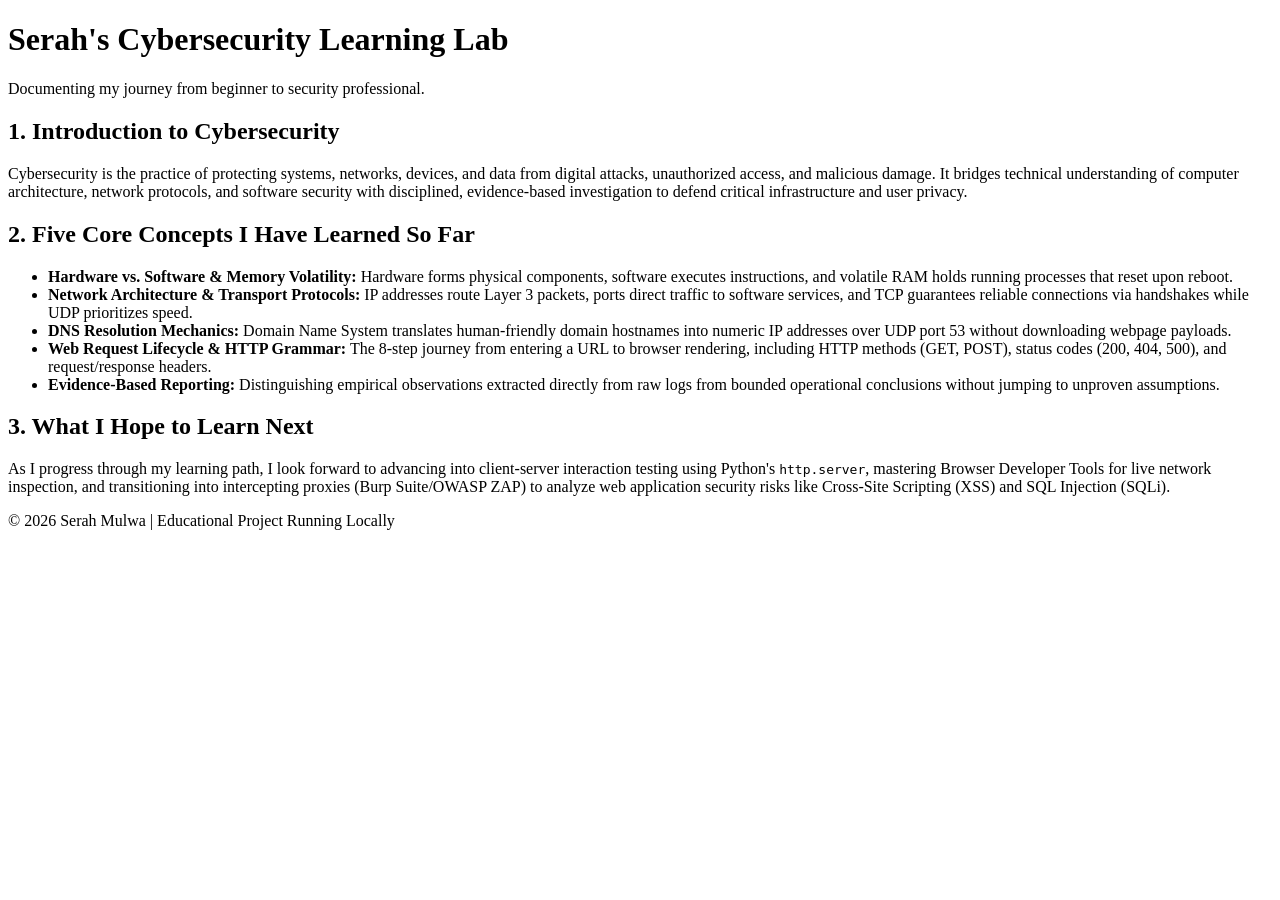
==== day-06/html/index.html @ 2dbe2bd9 "Create index.html" ====
<!DOCTYPE html>
<html lang="en">
<head>
    <meta charset="UTF-8">
    <meta name="viewport" content="width=device-width, initial-scale=1.0">
    <title>Serah's Cybersecurity Learning Lab</title>
</head>
<body>
    <header>
        <h1>Serah's Cybersecurity Learning Lab</h1>
        <p>Documenting my journey from beginner to security professional.</p>
    </header>

    <main>
        <!-- Customization 1: Short Introduction to Cybersecurity -->
        <section>
            <h2>1. Introduction to Cybersecurity</h2>
            <p>
                Cybersecurity is the practice of protecting systems, networks, devices, and data 
                from digital attacks, unauthorized access, and malicious damage. It bridges technical 
                understanding of computer architecture, network protocols, and software security with 
                disciplined, evidence-based investigation to defend critical infrastructure and user privacy.
            </p>
        </section>

        <!-- Customization 2: List of 5 Core Concepts Learned -->
        <section>
            <h2>2. Five Core Concepts I Have Learned So Far</h2>
            <ul>
                <li><strong>Hardware vs. Software & Memory Volatility:</strong> Hardware forms physical components, software executes instructions, and volatile RAM holds running processes that reset upon reboot.</li>
                <li><strong>Network Architecture & Transport Protocols:</strong> IP addresses route Layer 3 packets, ports direct traffic to software services, and TCP guarantees reliable connections via handshakes while UDP prioritizes speed.</li>
                <li><strong>DNS Resolution Mechanics:</strong> Domain Name System translates human-friendly domain hostnames into numeric IP addresses over UDP port 53 without downloading webpage payloads.</li>
                <li><strong>Web Request Lifecycle & HTTP Grammar:</strong> The 8-step journey from entering a URL to browser rendering, including HTTP methods (GET, POST), status codes (200, 404, 500), and request/response headers.</li>
                <li><strong>Evidence-Based Reporting:</strong> Distinguishing empirical observations extracted directly from raw logs from bounded operational conclusions without jumping to unproven assumptions.</li>
            </ul>
        </section>

        <!-- Customization 3: What I Hope to Learn Next -->
        <section>
            <h2>3. What I Hope to Learn Next</h2>
            <p>
                As I progress through my learning path, I look forward to advancing into client-server 
                interaction testing using Python's <code>http.server</code>, mastering Browser Developer Tools for 
                live network inspection, and transitioning into intercepting proxies (Burp Suite/OWASP ZAP) to analyze 
                web application security risks like Cross-Site Scripting (XSS) and SQL Injection (SQLi).
            </p>
        </section>
    </main>

    <footer>
        <p>&copy; 2026 Serah Mulwa | Educational Project Running Locally</p>
    </footer>
</body>
</html>
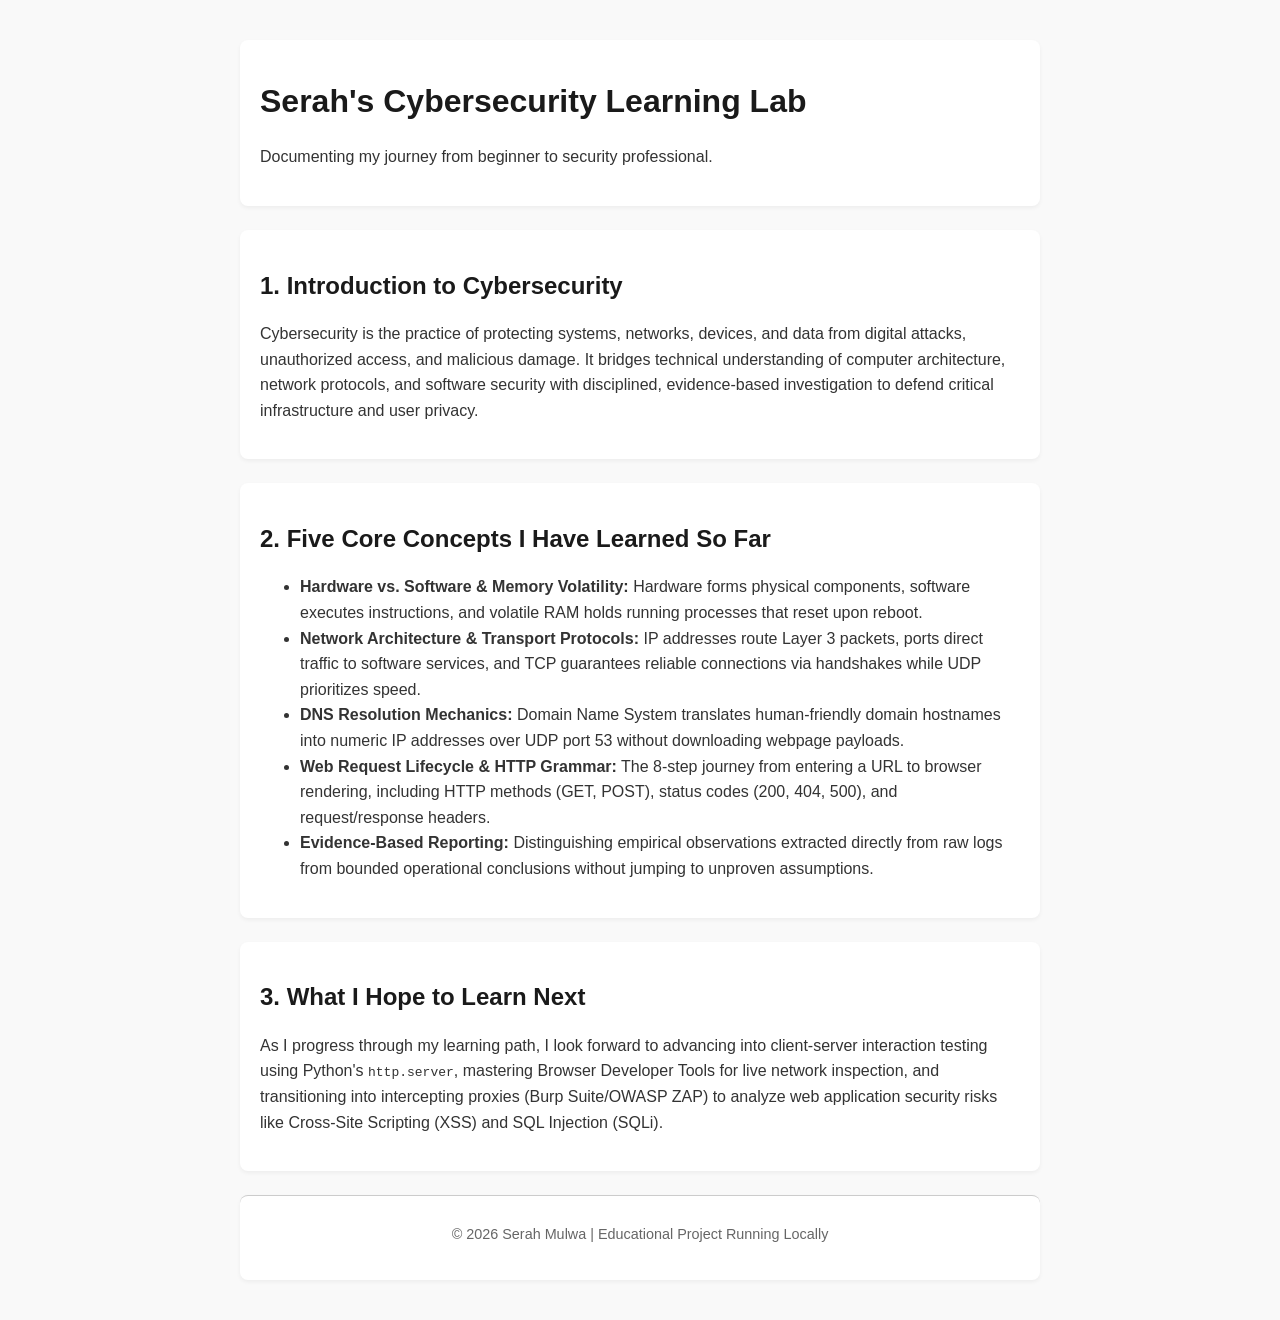
==== commit 368e1ff0: "Update index.html" ====
--- a/day-06/html/index.html
+++ b/day-06/html/index.html
@@ -4,6 +4,7 @@
     <meta charset="UTF-8">
     <meta name="viewport" content="width=device-width, initial-scale=1.0">
     <title>Serah's Cybersecurity Learning Lab</title>
+    <link rel="stylesheet" href="style.css">
 </head>
 <body>
     <header>
--- a/day-06/html/style.css
+++ b/day-06/html/style.css
@@ -0,0 +1,30 @@
+body {
+    font-family: Arial, sans-serif;
+    max-width: 800px;
+    margin: 40px auto;
+    padding: 0 20px;
+    line-height: 1.6;
+    color: #333333;
+    background-color: #f9f9f9;
+}
+
+header, section, footer {
+    margin-bottom: 24px;
+    background: #ffffff;
+    padding: 20px;
+    border-radius: 8px;
+    box-shadow: 0 2px 4px rgba(0,0,0,0.05);
+}
+
+h1, h2 {
+    line-height: 1.3;
+    color: #1a1a1a;
+}
+
+footer {
+    border-top: 1px solid #cccccc;
+    padding-top: 12px;
+    text-align: center;
+    font-size: 0.9em;
+    color: #666666;
+}
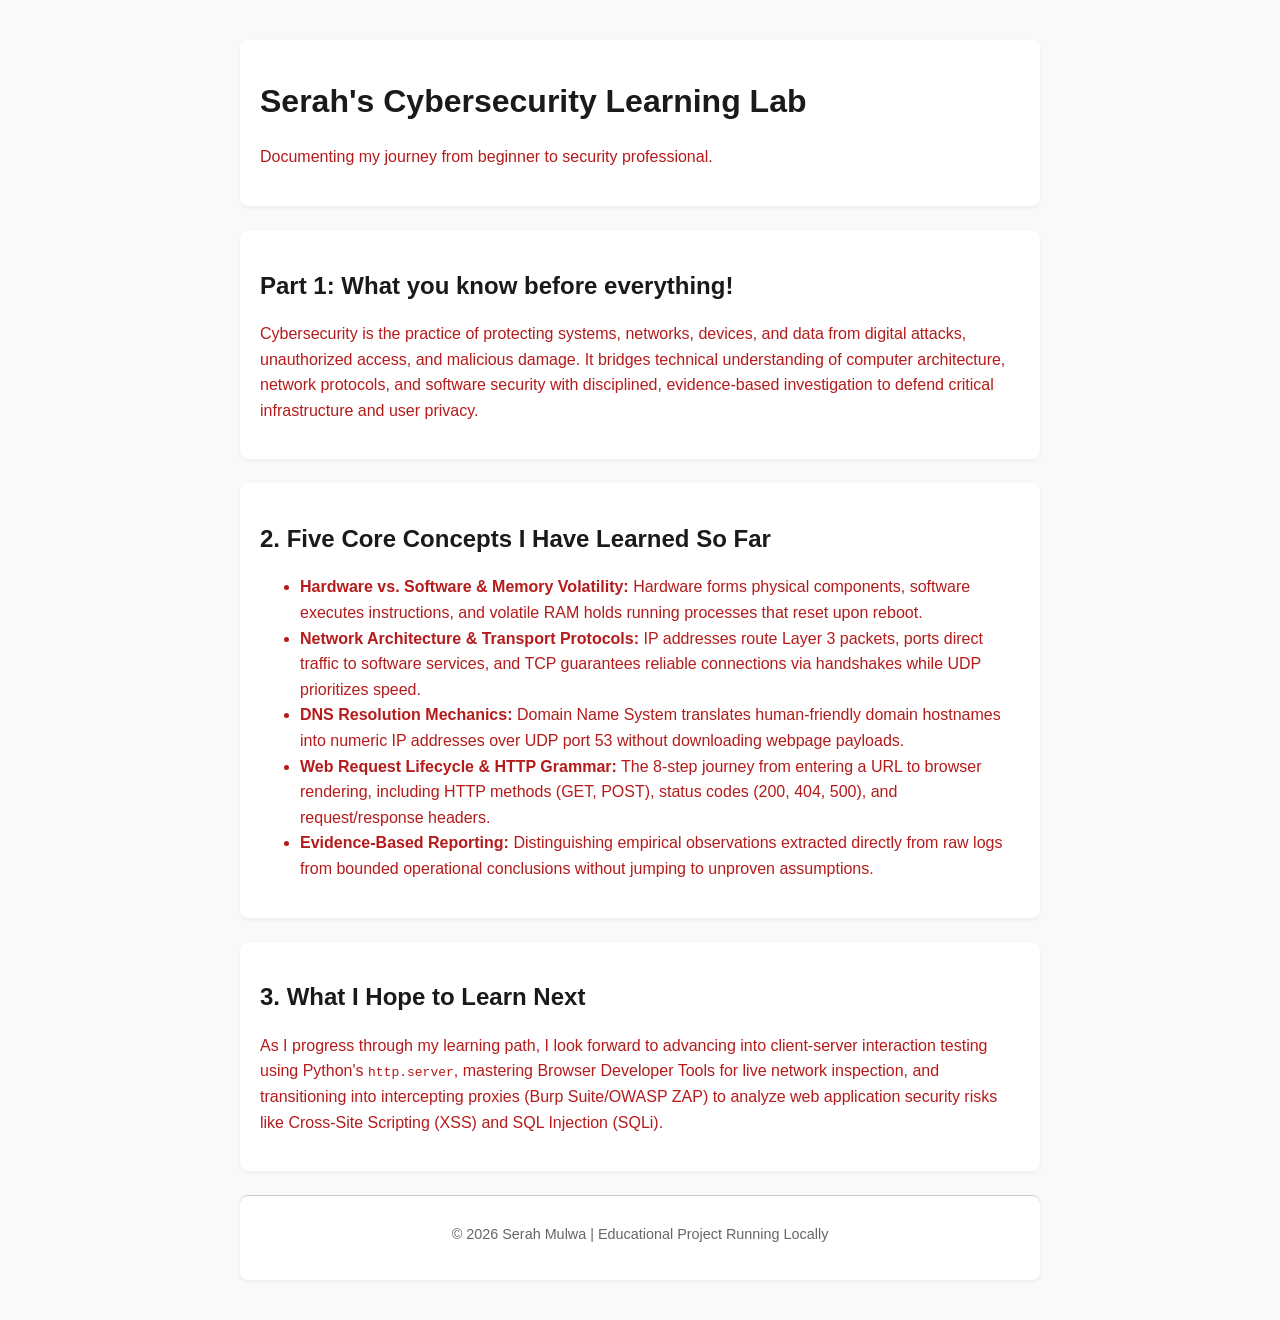
==== commit 7f65ce64: "update" ====
--- a/day-06/html/index.html
+++ b/day-06/html/index.html
@@ -15,7 +15,7 @@
     <main>
         <!-- Customization 1: Short Introduction to Cybersecurity -->
         <section>
-            <h2>1. Introduction to Cybersecurity</h2>
+            <h2>Part 1: What you know before everything!</h2>
             <p>
                 Cybersecurity is the practice of protecting systems, networks, devices, and data 
                 from digital attacks, unauthorized access, and malicious damage. It bridges technical 
--- a/day-06/html/style.css
+++ b/day-06/html/style.css
@@ -2,9 +2,9 @@
     font-family: Arial, sans-serif;
     max-width: 800px;
     margin: 40px auto;
-    padding: 0 20px;
+    padding: 0 30px;
     line-height: 1.6;
-    color: #333333;
+    color: #b51b1b;
     background-color: #f9f9f9;
 }
 
